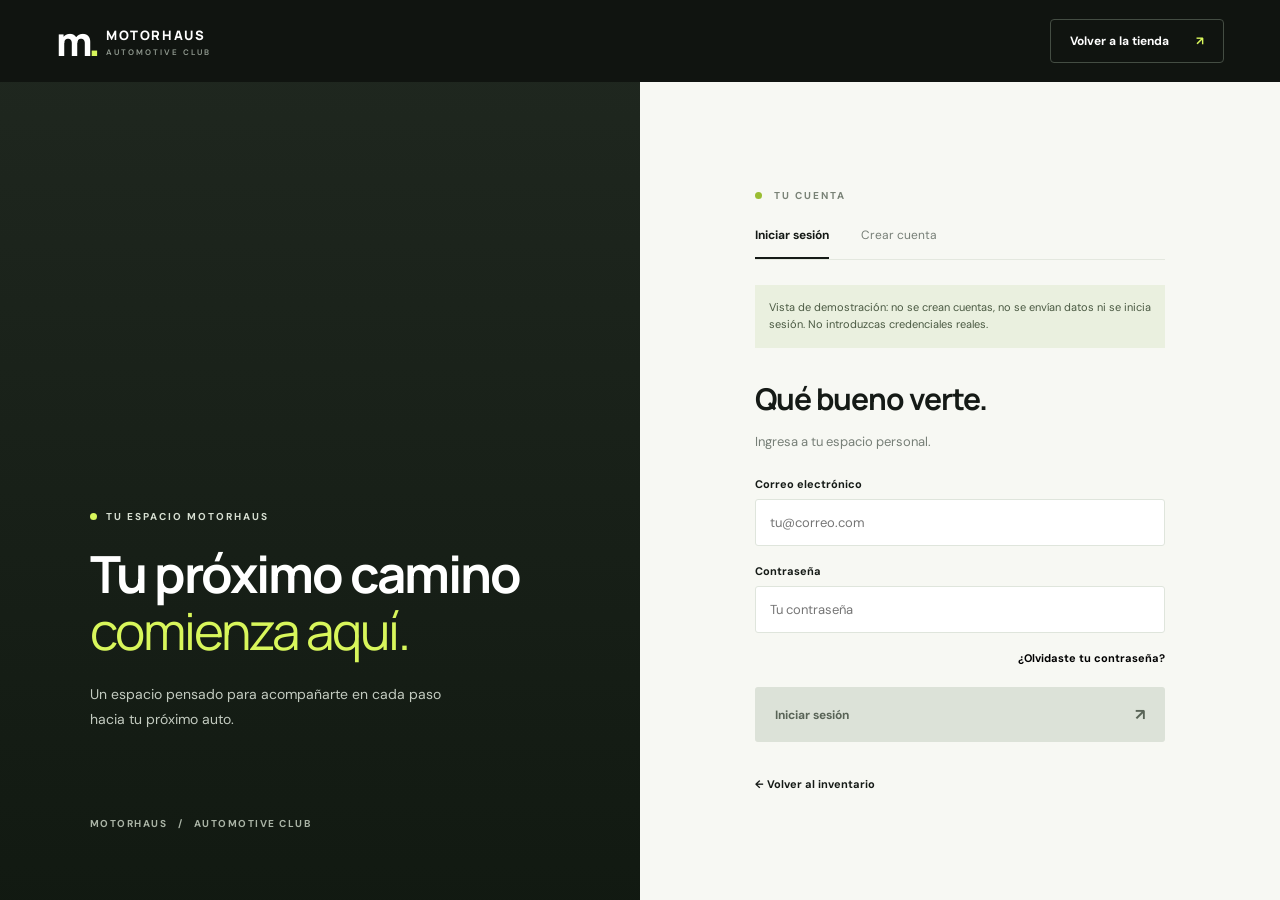
==== web/cuenta.html @ bf604056 "Demo: Interfaces web y Escritorio" ====
<!DOCTYPE html>
<html lang="es">
<head>
  <meta charset="UTF-8">
  <meta name="viewport" content="width=device-width, initial-scale=1.0">
  <meta name="theme-color" content="#101410">
  <title>Mi cuenta — Motorhaus</title>
  <link rel="preconnect" href="https://fonts.googleapis.com">
  <link rel="preconnect" href="https://fonts.gstatic.com" crossorigin>
  <link href="https://fonts.googleapis.com/css2?family=DM+Sans:wght@400;500;600;700&family=Manrope:wght@400;500;600;700;800&display=swap" rel="stylesheet">
  <link rel="stylesheet" href="css/styles.css">
  <link rel="stylesheet" href="css/cuenta.css">
  <script src="js/cuenta.js" defer></script>
</head>
<body class="account-page">
  <header class="header">
    <div class="container nav">
      <a class="brand" href="index.html" aria-label="Motorhaus, volver a la tienda"><span class="brand-mark">m<span>.</span></span><span>MOTORHAUS<small>AUTOMOTIVE CLUB</small></span></a>
      <a class="nav-cta" href="index.html">Volver a la tienda <span>↗</span></a>
    </div>
  </header>
  <main class="account-main">
    <section class="account-aside">
      <div class="account-aside-content">
        <div class="eyebrow"><span class="dot"></span> TU ESPACIO MOTORHAUS</div>
        <h1>Tu próximo camino<br><em>comienza aquí.</em></h1>
        <p>Un espacio pensado para acompañarte en cada paso hacia tu próximo auto.</p>
        <div class="account-aside-footer">MOTORHAUS &nbsp; / &nbsp; AUTOMOTIVE CLUB</div>
      </div>
    </section>
    <section class="account-content">
      <div class="account-card">
        <div class="kicker"><span></span> TU CUENTA</div>
        <div class="account-tabs" aria-label="Opciones de cuenta">
          <button type="button" class="account-tab active" data-view="acceso" aria-pressed="true">Iniciar sesión</button>
          <button type="button" class="account-tab" data-view="registro" aria-pressed="false">Crear cuenta</button>
        </div>
        <p class="account-notice">Vista de demostración: no se crean cuentas, no se envían datos ni se inicia sesión. No introduzcas credenciales reales.</p>
        <section class="account-view" id="acceso">
          <h2>Qué bueno verte.</h2><p>Ingresa a tu espacio personal.</p>
          <form>
            <label for="acceso-correo">Correo electrónico</label><input id="acceso-correo" type="email" placeholder="tu@correo.com" autocomplete="off">
            <label for="acceso-clave">Contraseña</label><input id="acceso-clave" type="password" placeholder="Tu contraseña" autocomplete="off">
            <button type="button" class="account-link" data-view="recuperacion">¿Olvidaste tu contraseña?</button>
            <button type="button" class="button button-dark account-submit" disabled>Iniciar sesión <span>↗</span></button>
          </form>
        </section>
        <section class="account-view" id="registro" hidden>
          <h2>Empecemos algo bueno.</h2><p>Crea tu espacio en Motorhaus.</p>
          <form>
            <label for="registro-nombre">Nombre completo</label><input id="registro-nombre" type="text" placeholder="Tu nombre" autocomplete="off">
            <label for="registro-correo">Correo electrónico</label><input id="registro-correo" type="email" placeholder="tu@correo.com" autocomplete="off">
            <label for="registro-clave">Contraseña</label><input id="registro-clave" type="password" placeholder="Crea una contraseña" autocomplete="off">
            <button type="button" class="button button-dark account-submit" disabled>Crear cuenta <span>↗</span></button>
          </form>
        </section>
        <section class="account-view" id="recuperacion" hidden>
          <h2>Recupera tu acceso.</h2><p>En una versión futura podrás solicitar un enlace de recuperación.</p>
          <form>
            <label for="recuperacion-correo">Correo electrónico</label><input id="recuperacion-correo" type="email" placeholder="tu@correo.com" autocomplete="off">
            <button type="button" class="button button-dark account-submit" disabled>Enviar enlace <span>↗</span></button>
            <button type="button" class="account-link back-link" data-view="acceso">← Volver a iniciar sesión</button>
          </form>
        </section>
        <a class="account-return" href="index.html">← Volver al inventario</a>
      </div>
    </section>
  </main>
</body>
</html>
---- web/css/styles.css ----
:root{
    --ink:#151a16;
    --muted:#777f77;
    --lime:#d8f65b;
    --paper:#f7f8f3;
    --line:#e4e8df;
    --font:"DM Sans",sans-serif;
    --display:"Manrope",sans-serif}*{box-sizing:border-box}

    html{scroll-behavior:smooth}
    body{
        margin:0;
        color:var(--ink);
        background:var(--paper);
        font-family:var(--font);
        -webkit-font-smoothing:antialiased;
    }
    button,select{
        font:inherit;
    }
    button,a{
        -webkit-tap-highlight-color:transparent;
    }
    a{
        text-decoration:none;
        color:inherit;
    }
    button{
        cursor:pointer;
    }
    .container{
        width:min(1320px,calc(100% - 112px));
        margin:auto;
    }
    .header{
        height:82px;
        background:#101410;
        color:#fff;
    }
    .nav{
        height:100%;
        display:flex;
        align-items:center;
        justify-content:space-between;
    }
    .brand{
        display:inline-flex;
        align-items:center;
        gap:10px;
        font:800 13px var(--display);
        letter-spacing:1.6px;
    }
    .brand small{
        display:block;
        color:#919a90;
        font:600 8px var(--font); 
        letter-spacing:2px;
        margin-top:3px;
    }
    .brand-mark{
        font:800 40px/1 var(--display);
        letter-spacing:-5px;
    }
    .brand-mark span{
        color:var(--lime);
    }
    .nav-links{
        display:flex;
        gap:43px;
        align-items:center;
        font-size:12px;
        color:#aab1a9;
    }
    .nav-links a:hover,
    .nav-links .active{
        color:#fff;
    }
    .nav-cta{
        font-size:12px;
        font-weight:700;
        border:1px solid #444d43;
        border-radius:4px;
        padding:13px 19px;
    }
    .nav-cta span{
        color:var(--lime);
        margin-left:24px;
    }
    .hero{
        height:570px;
        position:relative;
        background:#242c24;
        color:white;
        overflow:hidden;
    }
    .hero-image{
        position:absolute;
        inset:0;
        background:linear-gradient(90deg,rgba(13,18,14,.91) 0%,rgba(13,18,14,.66) 43%,rgba(13,18,14,.1) 100%),linear-gradient(0deg,rgba(13,18,14,.55),transparent 40%),url("https://images.unsplash.com/photo-1503376780353-7e6692767b70?auto=format&fit=crop&w=2200&q=85") center 58%/cover;
    }
    .hero-content{
        position:relative;
        padding-top:104px;
    }
    .eyebrow,.kicker{
        font-size:10px;
        font-weight:700;
        letter-spacing:2px;
    }
    .eyebrow{
        display:flex;
        align-items:center;
        gap:9px;
        color:#d7dfd2;
    }
    .dot,.kicker span{
        display:inline-block;
        width:7px;
        height:7px;
        background:var(--lime);
        border-radius:50%;
    }
    .hero h1,.section h2,.experience h2,.contact h2{
        font-family:var(--display);
        letter-spacing:-2.8px;
        font-weight:700;
        line-height:1.12;
    }
    .hero h1{
        font-size:clamp(44px,5vw,71px);
        margin:23px 0
    }
    .hero h1 em,.section h2 em,.experience h2 em,.contact h2 em{
        font-weight:400;
        font-style:normal;
    }
    .hero h1 em,.experience h2 em{
        color:var(--lime);
    }
    .hero-content>p{
        font-size:14px;
        color:#c3cbc0;
        line-height:1.8;
        max-width:380px;
    }
    .hero-actions{
        display:flex;
        align-items:center;
        gap:31px;
        margin-top:30px;
    }
    .button{
        border:0;
        border-radius:3px;
        display:inline-flex;
        align-items:center;
        justify-content:space-between;
        gap:35px;
        padding:17px 20px;
        font-size:12px;
        font-weight:700;
        min-height:51px;
    }
    .button-lime{
        background:var(--lime);
        color:var(--ink);
    }
    .button-lime:hover{
        background:#e5ff83;
    }
    .button-dark{
        background:var(--ink);
        color:#fff;
    }
    .button-dark:hover{
        background:#303a30;
    }
    .button span{
        font-size:16px;
    }
    .text-link{
        font-size:12px;
        font-weight:600;
    }
    .text-link span{
        margin-left:10px;
        color:var(--lime);
    }
    .hero-bottom{
        position:absolute;
        bottom:40px;
        left:0;
        right:0;
        display:flex;
        justify-content:space-between;
        color:#c0c8bd;
        font-size:9px;
        letter-spacing:1.4px;
        font-weight:700;
    }
    .hero-bottom i{
        display:inline-block;
        vertical-align:middle;
        width:50px;
        height:1px;
        background:#a0a99c;
        margin:0 12px;
    }
    .search-wrap{
        position:relative;
        margin-top:-1px;
        display:grid;
        grid-template-columns:1.3fr 1fr 1fr auto;
        align-items:center;
        background:white;
        box-shadow:0 15px 40px #1c27100a;
        padding:25px 28px;
        gap:28px;
    }
    .search-intro{
        display:flex;
        align-items:center;
        gap:15px;
    }
    .search-icon{
        font-size:28px;
    }
    .search-intro strong,.search-intro small{
        display:block;
    }
    .search-intro strong{
        font:700 13px var(--display);
    }
    .search-intro small{
        font-size:11px;
        color:var(--muted);
        margin-top:5px;
    }
    .search-field{
        border-left:1px solid var(--line);
        padding-left:28px;
    }
    .search-field label{
        display:block;
        color:#969d94;
        font-size:9px;
        letter-spacing:1px;
        font-weight:700;
        margin-bottom:8px;
    }
    .search-field select{
        border:0;
        background:white;
        width:100%;
        color:#303830;
        font-size:12px;
        outline-offset:3px;
    }
    .section{
        padding-top:120px;
        padding-bottom:120px;
    }
    .section-top{
        display:flex;
        justify-content:space-between;
        align-items:end;
        gap:40px;
    }
    .kicker{
        color:#798276;
    }
    .kicker span{
        background:#9abd32;
        margin-right:8px;
    }
    .section h2,.contact h2,.experience h2{
        font-size:clamp(36px,3.8vw,52px);
        margin:20px 0 0;
    }
    .section h2 em,.contact h2 em{
        color:#808b7d;
    }
    .section-copy{
        max-width:300px;
        padding-bottom:3px;
    }
    .section-copy p,.contact p{
        font-size:13px;
        line-height:1.8;
        color:#7a8479;
    }
    .underline-link{
        display:inline-block;
        font-size:12px;
        font-weight:700;
        border-bottom:1px solid #1b221b;
        padding:10px 0;
    }
    .underline-link span{
        margin-left:28px;
    }
    .inventory-bar{
        display:flex;
        justify-content:space-between;
        align-items:center;
        border-bottom:1px solid var(--line);
        margin:65px 0 25px;
    }
    .tabs{
        display:flex;
        gap:32px;
    }
    .tab{
        border:0;
        border-bottom:2px solid transparent;
        background:none;
        padding:0 0 16px;
        color:#8e978c;
        font-size:12px;
    }
    .tab.active{
        border-color:#1b221b;
        color:#1b221b;
        font-weight:700;
    }
    .results{
        font-size:11px;
        color:#939c90;
        padding-bottom:15px;
    }
    .cars{
        display:grid;
        grid-template-columns:repeat(3,1fr);
        gap:22px;
    }
    .car-card{
        background:#fff;
        min-width:0;
    }
    .car-image{
        height:235px;
        position:relative;
        background:#dfe4dc center/cover;
    }
    .car-image:after{
        content:"";
        position:absolute;
        inset:0;
        background:linear-gradient(0deg,#0004,transparent 55%);
        pointer-events:none;
    }
    .car-tag{
        position:absolute;
        z-index:1;
        top:15px;
        left:15px;
        background:#fff;
        padding:7px 10px;
        font-size:9px;
        letter-spacing:.8px;
        font-weight:700;
    }
    .favorite{
        position:absolute;
        z-index:1;
        top:13px;
        right:13px;
        border:0;
        border-radius:50%;
        width:32px;
        height:32px;
        background:#ffffffdf;
        font-size:19px;
        color:#293029;
    }
    .favorite.selected{
        color:#567900;
    }
    .car-body{
        padding:21px;
    }
    .car-top{
        display:flex;
        justify-content:space-between;
        gap:10px;
    }
    .car-brand{
        font-size:10px;
        color:#909a8d;
        letter-spacing:1.2px;
        font-weight:700;
        text-transform:uppercase;
    }
    .car-body h3{
        font:700 19px var(--display);
        letter-spacing:-.7px;
        margin:6px 0 5px;
    }
    .car-subtitle{
        color:#939c90;
        font-size:11px;
        margin:0;
    }
    .car-arrow{
        font-size:20px;
    }
    .car-specs{
        display:flex;
        gap:18px;
        border-bottom:1px solid var(--line);
        padding:22px 0 18px;
        font-size:10px;
        color:#7d877b;
    }
    .car-bottom{
        display:flex;
        justify-content:space-between;
        align-items:end;
        padding-top:18px;
    }
    .car-bottom small{
        display:block;
        font-size:9px;
        color:#9da59b;
        margin-bottom:4px;
    }
    .car-bottom strong{
        font:700 19px var(--display);
    }
    .details-button{
        border:1px solid #dfe5dc;
        background:white;
        border-radius:3px;
        padding:10px 13px;
        font-size:10px;
        font-weight:700;
    }
    .details-button:hover{
        border-color:#202a20;
    }
    .demo-note{
        font-size:11px;
        color:#939c90;
        margin-top:22px;
    }
    .experience{
        background:#171d18;
        color:white;
    }
    .experience-inner{
        padding-top:100px;
        padding-bottom:100px;
        display:grid;
        grid-template-columns:1fr 1fr;
        gap:80px;
        align-items:end;
    }
    .kicker.light{
        color:#a5b1a1;
    }
    .experience p{
        max-width:410px;
        font-size:13px;
        color:#a9b3a5;
        line-height:1.9;
        margin:25px 0 30px;
    }
    .experience-stats{
        display:grid;
        grid-template-columns:repeat(3,1fr);
        gap:20px;
    }
    .experience-stats>div{
        border-top:1px solid #586254;
        padding-top:18px;
    }
    .experience-stats strong{
        font:500 32px var(--display);
    }
    .experience-stats strong span{
        color:var(--lime);
    }
    .experience-stats p{
        font-size:11px;
        line-height:1.6;
        margin:15px 0 0;
    }
    .contact{
        padding-top:100px;
        padding-bottom:100px;
        display:flex;
        justify-content:space-between;
        align-items:end;
        gap:30px;
    }
    .contact p{
        margin-bottom:0;
    }
    footer{
        background:#101410;
        color:#fff;
    }
    .footer-inner{
        min-height:105px;
        display:flex;
        align-items:center;
        justify-content:space-between;
        gap:25px;
    }
    .footer-inner p,
    .footer-inner>span{
        font-size:10px;
        color:#899388;
    }
    .footer-inner>span{
        letter-spacing:1px;
    }
    .modal{
        border:0;
        padding:0;
        max-width:480px;
        width:calc(100% - 40px);
        background:#fff;
        color:var(--ink);
    }
    .modal::backdrop{
        background:#101410aa;
    }
    .modal-content{
        position:relative;
        padding:32px;
    }
    .modal-close{
        position:absolute;
        right:20px;
        top:15px;
        border:0;
        background:none;
        font-size:28px;
    }
    .modal h2{
        font:700 27px var(--display);
        margin-bottom:8px;
    }
    .modal p{
        color:#737e72;
        font-size:13px;
        line-height:1.7;
    }
    .modal strong{
        font:700 24px var(--display);
    }
    .modal .button{
        margin-top:20px;
    }
    .empty{
        grid-column:1/-1;
        padding:40px;
        text-align:center;
        color:#7a8479;
        background:white;
    }


@media(max-width:900px){
.container{
    width:calc(100% - 48px);
}
.nav-links{
    gap:20px;
}
.search-wrap{
    grid-template-columns:1fr 1fr;
    gap:20px;
}
.search-field{
    border-left:0;
    padding-left:0;
}
.cars{
    grid-template-columns:repeat(2,1fr);
}
.experience-inner{
    grid-template-columns:1fr;
    gap:45px;
}
.hero{
    height:540px;
}
}

@media(max-width:600px){
    .container{
        width:calc(100% - 36px);
    }
    .header{
        height:72px;
    }
    .nav-links{
        display:none;
    }
    .nav-cta{
        padding:10px 12px;
    }
    .nav-cta span{
        margin-left:8px;
    }
    .hero{
        height:560px;
    }
    .hero-image{
        background-position:62% center;
    }
    .hero-content{
        padding-top:95px;
    }
    .hero h1{
        font-size:43px;
        letter-spacing:-2px;
    }
    .hero-bottom span:first-child{
        display:none;
    }
    .hero-bottom{
        justify-content:flex-end;
    }
    .search-wrap{
        padding:22px;
        grid-template-columns:1fr 1fr;
    }
    .search-intro{
        grid-column:1/-1;
    }
    .search-wrap .button{
        grid-column:1/-1;
    }
    .section{
        padding-top:80px;
        padding-bottom:80px;
    }
    .section-top{
        display:block;
    }
    .section-copy{
        margin-top:20px;
    }
    .inventory-bar{
        margin-top:40px;
        align-items:start;
        gap:10px;
    }
    .tabs{
        gap:16px;
        flex-wrap:wrap;
    }
    .results{
        text-align:right;
    }
    .cars{
        grid-template-columns:1fr;
    }
    .car-image{
        height:230px;
    }
    .experience-inner{
        padding-top:75px;
        padding-bottom:75px;
    }
    .experience-stats{
        gap:12px;
    }
    .contact{
        padding-top:75px;
        padding-bottom:75px;
        align-items:start;
        flex-direction:column;
    }
    .footer-inner{
        padding:30px 0;
        align-items:start;
        flex-direction:column;
        gap:10px;
    }
    .footer-inner p{
        margin:0;
    }
}
---- web/css/cuenta.css ----
.account-page { min-height: 100vh; }
.nav-actions { display: flex; align-items: center; gap: 24px; }
.nav-account { color: #d7dfd2; font-size: 12px; font-weight: 700; }
.nav-account:hover { color: var(--lime); }
.account-main { min-height: calc(100vh - 82px); display: grid; grid-template-columns: 1fr 1fr; }
.account-aside { display: flex; align-items: end; color: white; background: linear-gradient(0deg, #101810ed, #10181045), url("https://images.unsplash.com/photo-1503376780353-7e6692767b70?auto=format&fit=crop&w=1400&q=85") center/cover, #242c24; }
.account-aside-content { padding: 70px clamp(35px, 7vw, 110px); }
.account-aside h1 { font: 700 clamp(38px, 4vw, 60px)/1.12 var(--display); letter-spacing: -2px; margin: 22px 0; }
.account-aside h1 em { color: var(--lime); font-style: normal; font-weight: 400; }
.account-aside p { color: #c3cbc0; font-size: 14px; line-height: 1.8; max-width: 370px; }
.account-aside-footer { margin-top: 85px; color: #aab4a6; font-size: 10px; font-weight: 700; letter-spacing: 1.5px; }
.account-content { display: flex; align-items: center; justify-content: center; padding: 60px 30px; }
.account-card { width: min(100%, 410px); }
.account-tabs { display: flex; gap: 32px; border-bottom: 1px solid var(--line); margin: 25px 0; }
.account-tab { background: none; border: 0; border-bottom: 2px solid transparent; padding: 0 0 14px; font-size: 12px; color: var(--muted); }
.account-tab.active { color: var(--ink); border-color: var(--ink); font-weight: 700; }
.account-notice { padding: 14px; background: #eaf0df; color: #4a5942; font-size: 11px; line-height: 1.6; }
.account-view h2 { font: 700 30px var(--display); letter-spacing: -1px; margin: 30px 0 5px; }
.account-view > p { color: var(--muted); font-size: 13px; line-height: 1.6; margin-bottom: 25px; }
.account-view form { display: flex; flex-direction: column; }
.account-view label { font-size: 11px; font-weight: 700; margin: 0 0 8px; }
.account-view input { font: inherit; font-size: 13px; background: white; border: 1px solid #dfe5dc; border-radius: 3px; padding: 14px; margin-bottom: 18px; width: 100%; }
.account-view input:focus-visible { outline: 2px solid #759837; outline-offset: 2px; }
.account-link { align-self: flex-end; background: none; border: 0; font-size: 11px; font-weight: 700; padding: 0; }
.account-submit { width: 100%; margin-top: 22px; }
.account-submit:disabled { background: #dce2d8; color: #596457; cursor: not-allowed; }
.back-link { align-self: flex-start; margin-top: 22px; }
.account-return { display: inline-block; font-size: 11px; font-weight: 700; margin-top: 35px; }
@media (max-width: 800px) {
  .account-main { grid-template-columns: 1fr; }
  .account-aside { min-height: 280px; }
  .account-aside-content { padding: 45px 24px; }
  .account-aside-footer { margin-top: 25px; }
  .account-content { padding: 45px 24px 70px; }
}
@media (max-width: 600px) {
  .nav-actions { gap: 12px; }
  .nav-account { font-size: 11px; }
}
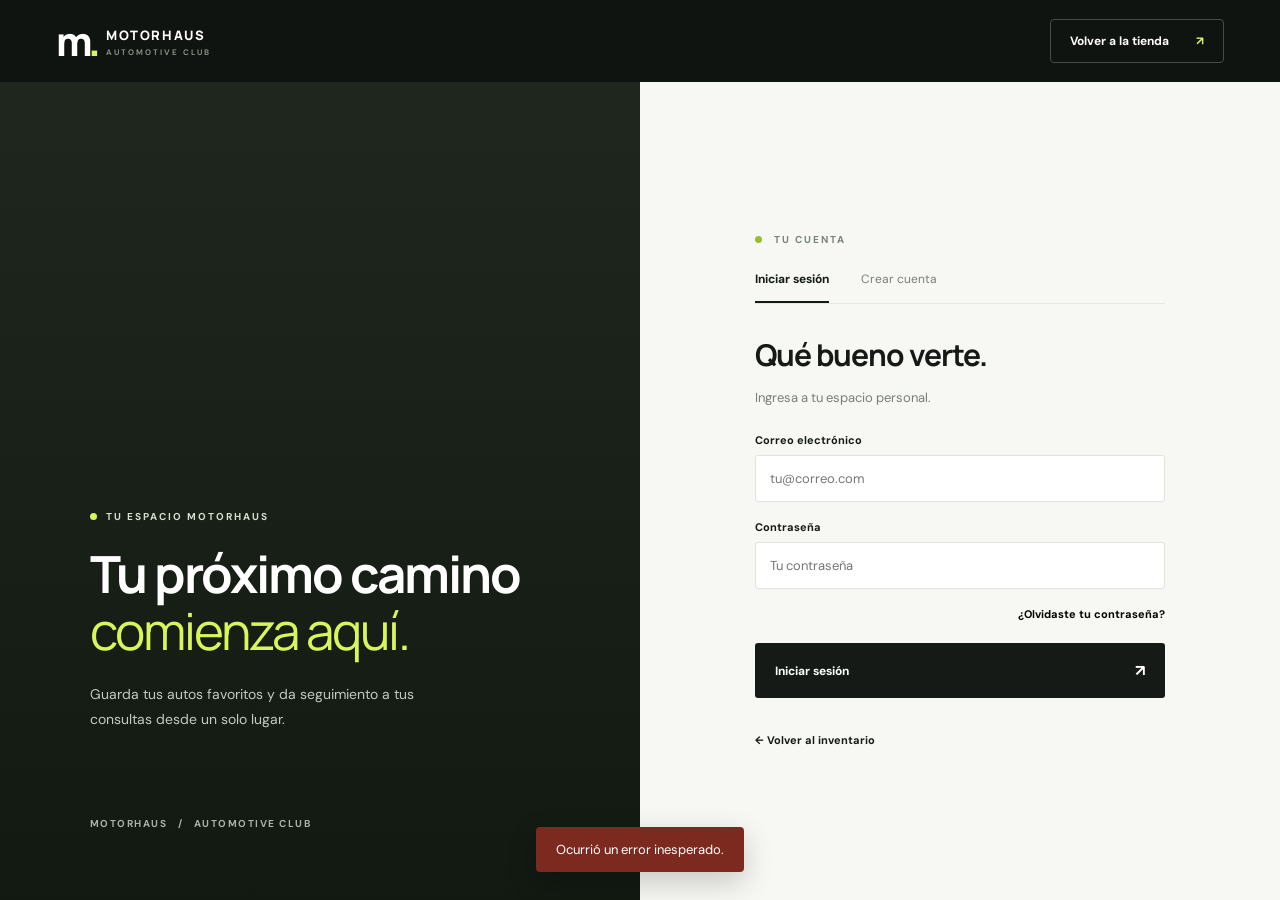
==== commit 543969cd: "Tienda web y panel de escritorio conectados a la base MOTORHAUS La tienda web y la app de escritorio" ====
--- a/web/cuenta.html
+++ b/web/cuenta.html
@@ -5,11 +5,13 @@
   <meta name="viewport" content="width=device-width, initial-scale=1.0">
   <meta name="theme-color" content="#101410">
   <title>Mi cuenta — Motorhaus</title>
+  <link rel="icon" href="img/favicon.svg" type="image/svg+xml">
   <link rel="preconnect" href="https://fonts.googleapis.com">
   <link rel="preconnect" href="https://fonts.gstatic.com" crossorigin>
   <link href="https://fonts.googleapis.com/css2?family=DM+Sans:wght@400;500;600;700&family=Manrope:wght@400;500;600;700;800&display=swap" rel="stylesheet">
   <link rel="stylesheet" href="css/styles.css">
   <link rel="stylesheet" href="css/cuenta.css">
+  <script src="js/api.js" defer></script>
   <script src="js/cuenta.js" defer></script>
 </head>
 <body class="account-page">
@@ -24,44 +26,74 @@
       <div class="account-aside-content">
         <div class="eyebrow"><span class="dot"></span> TU ESPACIO MOTORHAUS</div>
         <h1>Tu próximo camino<br><em>comienza aquí.</em></h1>
-        <p>Un espacio pensado para acompañarte en cada paso hacia tu próximo auto.</p>
+        <p>Guarda tus autos favoritos y da seguimiento a tus consultas desde un solo lugar.</p>
         <div class="account-aside-footer">MOTORHAUS &nbsp; / &nbsp; AUTOMOTIVE CLUB</div>
       </div>
     </section>
     <section class="account-content">
-      <div class="account-card">
+      <!-- Sin sesión -->
+      <div class="account-card" id="sin-sesion" hidden>
         <div class="kicker"><span></span> TU CUENTA</div>
         <div class="account-tabs" aria-label="Opciones de cuenta">
           <button type="button" class="account-tab active" data-view="acceso" aria-pressed="true">Iniciar sesión</button>
           <button type="button" class="account-tab" data-view="registro" aria-pressed="false">Crear cuenta</button>
         </div>
-        <p class="account-notice">Vista de demostración: no se crean cuentas, no se envían datos ni se inicia sesión. No introduzcas credenciales reales.</p>
         <section class="account-view" id="acceso">
           <h2>Qué bueno verte.</h2><p>Ingresa a tu espacio personal.</p>
-          <form>
-            <label for="acceso-correo">Correo electrónico</label><input id="acceso-correo" type="email" placeholder="tu@correo.com" autocomplete="off">
-            <label for="acceso-clave">Contraseña</label><input id="acceso-clave" type="password" placeholder="Tu contraseña" autocomplete="off">
+          <form id="form-acceso">
+            <label for="acceso-correo">Correo electrónico</label><input id="acceso-correo" name="correo" type="email" placeholder="tu@correo.com" autocomplete="email" required>
+            <label for="acceso-clave">Contraseña</label><input id="acceso-clave" name="clave" type="password" placeholder="Tu contraseña" autocomplete="current-password" required>
             <button type="button" class="account-link" data-view="recuperacion">¿Olvidaste tu contraseña?</button>
-            <button type="button" class="button button-dark account-submit" disabled>Iniciar sesión <span>↗</span></button>
+            <p class="form-message" aria-live="polite"></p>
+            <button type="submit" class="button button-dark account-submit">Iniciar sesión <span>↗</span></button>
           </form>
         </section>
         <section class="account-view" id="registro" hidden>
           <h2>Empecemos algo bueno.</h2><p>Crea tu espacio en Motorhaus.</p>
-          <form>
-            <label for="registro-nombre">Nombre completo</label><input id="registro-nombre" type="text" placeholder="Tu nombre" autocomplete="off">
-            <label for="registro-correo">Correo electrónico</label><input id="registro-correo" type="email" placeholder="tu@correo.com" autocomplete="off">
-            <label for="registro-clave">Contraseña</label><input id="registro-clave" type="password" placeholder="Crea una contraseña" autocomplete="off">
-            <button type="button" class="button button-dark account-submit" disabled>Crear cuenta <span>↗</span></button>
+          <form id="form-registro">
+            <label for="registro-nombre">Nombre completo</label><input id="registro-nombre" name="nombre" type="text" placeholder="Tu nombre" autocomplete="name" maxlength="100" required>
+            <label for="registro-correo">Correo electrónico</label><input id="registro-correo" name="correo" type="email" placeholder="tu@correo.com" autocomplete="email" maxlength="150" required>
+            <label for="registro-telefono">Teléfono (opcional)</label><input id="registro-telefono" name="telefono" type="tel" placeholder="Número de contacto" autocomplete="tel" maxlength="20">
+            <label for="registro-clave">Contraseña</label><input id="registro-clave" name="clave" type="password" placeholder="Mínimo 8 caracteres" autocomplete="new-password" minlength="8" required>
+            <p class="form-message" aria-live="polite"></p>
+            <button type="submit" class="button button-dark account-submit">Crear cuenta <span>↗</span></button>
           </form>
         </section>
         <section class="account-view" id="recuperacion" hidden>
-          <h2>Recupera tu acceso.</h2><p>En una versión futura podrás solicitar un enlace de recuperación.</p>
-          <form>
-            <label for="recuperacion-correo">Correo electrónico</label><input id="recuperacion-correo" type="email" placeholder="tu@correo.com" autocomplete="off">
-            <button type="button" class="button button-dark account-submit" disabled>Enviar enlace <span>↗</span></button>
+          <h2>Recupera tu acceso.</h2><p>Déjanos tu correo y el equipo de Motorhaus te ayudará a restablecer tu contraseña.</p>
+          <form id="form-recuperacion">
+            <label for="recuperacion-correo">Correo electrónico</label><input id="recuperacion-correo" name="correo" type="email" placeholder="tu@correo.com" autocomplete="email" required>
+            <p class="form-message" aria-live="polite"></p>
+            <button type="submit" class="button button-dark account-submit">Solicitar ayuda <span>↗</span></button>
             <button type="button" class="account-link back-link" data-view="acceso">← Volver a iniciar sesión</button>
           </form>
         </section>
+        <a class="account-return" href="index.html">← Volver al inventario</a>
+      </div>
+
+      <!-- Con sesión -->
+      <div class="account-card account-panel" id="con-sesion" hidden>
+        <div class="kicker"><span></span> TU CUENTA</div>
+        <h2 class="panel-title">Hola, <span id="panel-nombre"></span>.</h2>
+        <p class="panel-email" id="panel-correo"></p>
+
+        <h3 class="panel-heading">Tus favoritos</h3>
+        <div id="panel-favoritos" class="panel-list"></div>
+
+        <h3 class="panel-heading">Tus consultas</h3>
+        <div id="panel-consultas" class="panel-list"></div>
+
+        <details class="panel-password">
+          <summary>Cambiar contraseña</summary>
+          <form id="form-clave">
+            <label for="clave-actual">Contraseña actual</label><input id="clave-actual" name="actual" type="password" autocomplete="current-password" required>
+            <label for="clave-nueva">Nueva contraseña</label><input id="clave-nueva" name="nueva" type="password" autocomplete="new-password" minlength="8" required>
+            <p class="form-message" aria-live="polite"></p>
+            <button type="submit" class="button button-dark account-submit">Guardar contraseña <span>↗</span></button>
+          </form>
+        </details>
+
+        <button type="button" class="button account-logout" id="cerrar-sesion">Cerrar sesión <span>→</span></button>
         <a class="account-return" href="index.html">← Volver al inventario</a>
       </div>
     </section>
--- a/web/css/styles.css
+++ b/web/css/styles.css
@@ -684,4 +684,144 @@
     .footer-inner p{
         margin:0;
     }
-}+}
+
+
+/* =====================================================================
+   Mejoras: encabezado fijo, buscador, tarjetas, formularios y detalle
+   ===================================================================== */
+
+/* Accesibilidad */
+.skip-link{position:absolute;left:12px;top:-60px;z-index:100;background:var(--lime);color:var(--ink);padding:10px 14px;font-size:12px;font-weight:700;border-radius:3px}
+.skip-link:focus{top:12px}
+a:focus-visible,button:focus-visible,select:focus-visible,input:focus-visible,textarea:focus-visible,.car-card:focus-visible{outline:2px solid #8fb431;outline-offset:3px}
+@media (prefers-reduced-motion:reduce){*{transition:none!important;animation:none!important;scroll-behavior:auto!important}}
+
+/* Encabezado fijo */
+.header{position:sticky;top:0;z-index:40;transition:box-shadow .2s,background .2s}
+.header.scrolled{background:#101410f2;backdrop-filter:blur(10px);box-shadow:0 8px 30px #0005}
+.nav-links a{position:relative;padding:6px 0;transition:color .15s}
+.nav-links a.active:after{content:"";position:absolute;left:0;right:0;bottom:-4px;height:2px;background:var(--lime)}
+.nav-cta{transition:border-color .15s,background .15s}
+.nav-cta:hover{border-color:var(--lime)}
+section[id]{scroll-margin-top:90px}
+.text-link{white-space:nowrap}
+.text-link:hover{color:var(--lime)}
+.button{transition:background .15s,transform .15s}
+.button:active{transform:translateY(1px)}
+
+/* Buscador */
+.search-text{display:flex;flex-direction:column;gap:6px;min-width:0;flex:1}
+.search-text label{color:#969d94;font-size:9px;letter-spacing:1px;font-weight:700}
+.search-text input{border:0;border-bottom:1px solid var(--line);padding:4px 0 6px;font:500 14px var(--font);color:var(--ink);background:transparent;width:100%}
+.search-text input::placeholder{color:#a8afa6}
+.search-intro{min-width:0}
+.search-field select{cursor:pointer}
+
+/* Pestañas */
+.tabs{flex-wrap:wrap;row-gap:10px}
+.tab{transition:color .15s,border-color .15s}
+.tab:hover{color:#1b221b}
+
+/* Tarjetas */
+.car-card{cursor:pointer;border:1px solid transparent;transition:transform .2s,box-shadow .2s,border-color .2s;display:flex;flex-direction:column}
+.car-card:hover{transform:translateY(-4px);box-shadow:0 18px 40px #1c271014;border-color:var(--line)}
+.car-card:hover .car-arrow{color:#7ea21f;transform:translate(2px,-2px)}
+.car-arrow{transition:transform .2s,color .2s}
+.car-body{flex:1;display:flex;flex-direction:column}
+.car-bottom{margin-top:auto}
+.car-card:hover .details-button{border-color:#202a20}
+.favorite{cursor:pointer;transition:transform .15s,background .15s}
+.favorite:hover{transform:scale(1.1);background:#fff}
+.car-tag{color:var(--ink)}
+.car-tag.reserved{background:#f3d58a;color:#4b3a07}
+.details-button{display:inline-block;cursor:pointer}
+.no-image{background:radial-gradient(circle at 70% 20%,#3d4c37,#1a221b 70%)!important;display:flex;flex-direction:column;align-items:center;justify-content:center;gap:10px;color:#d8f65b}
+.no-image .car-silhouette{width:46%;max-width:170px;opacity:.75}
+.no-image-brand{font:800 13px var(--display);letter-spacing:3px;text-transform:uppercase;color:#cfd8c8}
+.car-image.no-image:after{display:none}
+
+/* Carga y vacío */
+.skeleton{pointer-events:none}
+.skeleton .car-image,.skeleton i{background:linear-gradient(90deg,#eceee8 25%,#f6f7f3 50%,#eceee8 75%);background-size:200% 100%;animation:brillo 1.3s infinite}
+.skeleton i{display:block;height:14px;margin:8px 0;border-radius:3px}
+.skeleton i.short{width:45%}
+@keyframes brillo{to{background-position:-200% 0}}
+.empty{display:flex;flex-direction:column;align-items:center;gap:16px}
+.empty p{margin:0}
+
+/* Formularios */
+.lead-form{display:flex;flex-direction:column;gap:14px}
+.lead-form h3{font:700 18px var(--display);margin:6px 0 0;letter-spacing:-.4px}
+.lead-help{margin:-6px 0 2px!important;font-size:12px!important}
+.lead-form label{display:flex;flex-direction:column;gap:7px;font-size:11px;font-weight:700}
+.lead-form input,.lead-form textarea{font:inherit;font-size:13px;font-weight:400;background:#fff;border:1px solid #dfe5dc;border-radius:3px;padding:12px;width:100%;resize:vertical;transition:border-color .15s}
+.lead-form input:hover,.lead-form textarea:hover{border-color:#c4ccbf}
+.lead-form input:user-invalid{border-color:#c46a5b}
+.lead-form .button{align-self:flex-start}
+.lead-form .button:disabled,.account-submit:disabled{opacity:.6;cursor:wait}
+.form-grid{display:grid;grid-template-columns:repeat(3,1fr);gap:14px}
+.form-footer{display:flex;align-items:center;gap:18px;flex-wrap:wrap}
+.form-footer small{color:var(--muted);font-size:11px}
+.contact-form{width:min(100%,560px)}
+.form-message{margin:0;font-size:12px;line-height:1.6}
+.form-message:empty{display:none}
+.form-message[data-tipo=error]{color:#a33a2a;background:#fbebe8;padding:10px 12px}
+.form-message[data-tipo=ok]{color:#4d6d12;background:#eaf0df;padding:10px 12px}
+
+/* Detalle (modal) */
+body:has(dialog[open]){overflow:hidden}
+.modal{max-width:620px;width:calc(100% - 40px);max-height:calc(100vh - 40px);overflow:hidden;box-shadow:0 30px 80px #0006}
+.modal[open]{animation:aparecer .22s ease-out}
+@keyframes aparecer{from{opacity:0;transform:translateY(14px)}}
+.modal-content{max-height:calc(100vh - 40px);overflow-y:auto;padding:0 32px 32px}
+.modal-content{position:static}
+.modal-close{position:absolute;top:15px;right:18px;z-index:3;width:38px;height:38px;border-radius:50%;background:#ffffffe6;line-height:1;box-shadow:0 2px 10px #0002}
+.modal-image{height:260px;margin:0 -32px 26px;background:#dfe4dc center/cover;position:relative}
+.modal-image .car-tag{top:18px;left:18px}
+.modal h2{margin:6px 0 4px}
+.modal-version{margin:0 0 18px!important}
+.modal-price{display:flex;justify-content:space-between;align-items:end;gap:16px;padding:18px 0;border-top:1px solid var(--line);border-bottom:1px solid var(--line)}
+.modal-price small{display:block;font-size:9px;color:#9da59b;letter-spacing:1px;margin-bottom:4px}
+.modal-fav{white-space:nowrap}
+.modal-fav[aria-pressed=true]{background:#eef6d3;border-color:#c5d98c}
+.spec-grid{display:grid;grid-template-columns:repeat(3,1fr);gap:1px;background:var(--line);margin:22px 0;border:1px solid var(--line)}
+.spec-grid div{background:#fff;padding:12px 14px}
+.spec-grid dt{font-size:9px;color:#9da59b;letter-spacing:1px;text-transform:uppercase;font-weight:700}
+.spec-grid dd{margin:5px 0 0;font-size:13px;font-weight:600}
+.modal-description{margin:0 0 6px}
+.modal .lead-form{border-top:1px solid var(--line);padding-top:22px;margin-top:10px}
+.modal .form-grid{grid-template-columns:1fr 1fr}
+.modal .form-grid label:first-child{grid-column:1/-1}
+
+/* Avisos */
+.toast{position:fixed;left:50%;bottom:28px;transform:translate(-50%,30px);opacity:0;pointer-events:none;background:var(--ink);color:#fff;padding:14px 20px;border-radius:4px;font-size:13px;z-index:200;transition:.25s;max-width:calc(100% - 40px);box-shadow:0 10px 30px #0003}
+.toast.visible{opacity:1;transform:translate(-50%,0)}
+.toast[data-tipo=error]{background:#7c2a1f}
+.file-warning{background:#fff4c2;color:#4a3d00;padding:12px 20px;font-size:13px;text-align:center}
+.file-warning a{text-decoration:underline;font-weight:700}
+
+/* Pie de página */
+.footer-links{display:flex;gap:26px;font-size:11px;color:#aab1a9}
+.footer-links a:hover{color:var(--lime)}
+
+@media(max-width:900px){
+  .form-grid{grid-template-columns:1fr 1fr}
+  .nav-links{display:none}
+  .search-intro{grid-column:1/-1}
+}
+@media(max-width:600px){
+  .form-grid,.modal .form-grid{grid-template-columns:1fr}
+  .contact-form{width:100%}
+  .nav-cta{display:none}
+  .nav-account{border:1px solid #444d43;border-radius:4px;padding:10px 14px}
+  .account-page .nav-cta{display:inline-block}
+  .hero-actions{gap:20px;flex-wrap:wrap}
+  .hero-bottom{font-size:8px}
+  .modal{width:100%;max-width:none;max-height:100dvh;height:100dvh;margin:0;border-radius:0}
+  .modal-content{max-height:100dvh;padding:0 20px 28px}
+  .modal-image{height:220px;margin:0 -20px 22px}
+  .spec-grid{grid-template-columns:1fr 1fr}
+  .modal-price{flex-wrap:wrap}
+  .footer-links{flex-wrap:wrap;gap:14px 20px}
+}
--- a/web/css/cuenta.css
+++ b/web/css/cuenta.css
@@ -37,3 +37,25 @@
   .nav-actions { gap: 12px; }
   .nav-account { font-size: 11px; }
 }
+
+/* ---------- Panel del cliente ---------- */
+.account-card .form-message{margin:-6px 0 4px}
+.account-panel{width:min(100%,520px)}
+.panel-title{font:700 32px var(--display);letter-spacing:-1px;margin:22px 0 4px}
+.panel-email{color:var(--muted);font-size:13px;margin:0 0 30px}
+.panel-heading{font:700 15px var(--display);margin:28px 0 12px}
+.panel-list{display:flex;flex-direction:column;gap:8px}
+.panel-item{display:flex;justify-content:space-between;align-items:center;gap:16px;background:#fff;padding:14px 16px;border:1px solid var(--line)}
+.panel-item strong{display:block;font-size:13px}
+.panel-item small{display:block;color:var(--muted);font-size:11px;margin-top:4px}
+.panel-item-side{display:flex;flex-direction:column;align-items:flex-end;gap:6px;font-size:13px;font-weight:700}
+.panel-badge{font-size:10px;font-weight:700;letter-spacing:.5px;padding:6px 9px;background:#f3ecd9;color:#7a5d17;white-space:nowrap}
+.panel-badge.done{background:#eaf0df;color:#4d6d12}
+.panel-empty{color:var(--muted);font-size:12px;margin:0;padding:14px 16px;background:#fff;border:1px dashed var(--line)}
+.panel-password{margin-top:28px}
+.panel-password summary{cursor:pointer;font-size:12px;font-weight:700}
+.panel-password form{display:flex;flex-direction:column;margin-top:18px}
+.panel-password label{font-size:11px;font-weight:700;margin:0 0 8px}
+.panel-password input{font:inherit;font-size:13px;background:#fff;border:1px solid #dfe5dc;border-radius:3px;padding:14px;margin-bottom:18px;width:100%}
+.account-logout{margin-top:30px;width:100%;background:transparent;border:1px solid #cfd6cb;color:var(--ink)}
+.account-logout:hover{border-color:var(--ink)}
